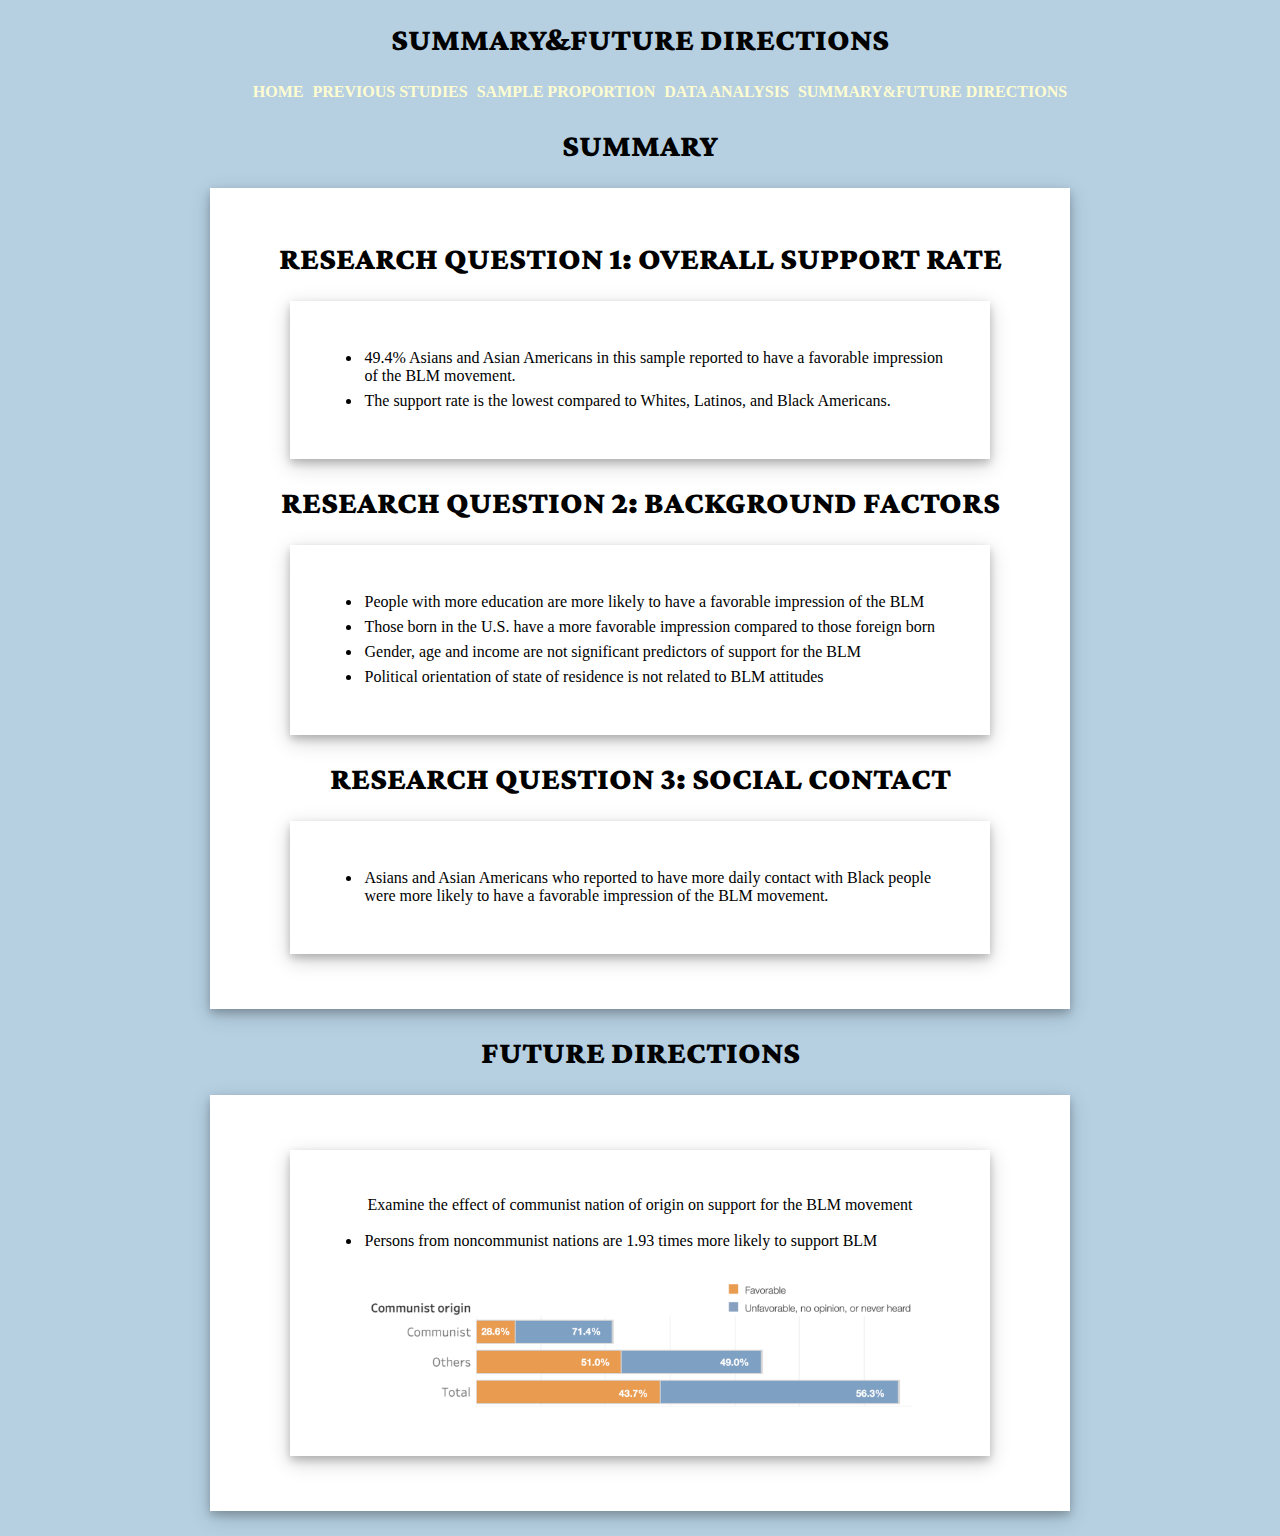
==== fifth-page.html @ 7e0e65c1 "updates" ====
<!DOCTYPE html>

<html lang="en">
<head>
  <meta charset="utf-8">

  <title>Summary&Future Directions</title>
  <meta name="description" content="Shulei Jiang's website.">
  <meta name="author" content="Shulei Jiang">
  <meta name="keywords" content="Shulei Jiang"/>
  <link rel="preconnect" href="https://fonts.googleapis.com">
<link rel="preconnect" href="https://fonts.gstatic.com" crossorigin>
<link href="https://fonts.googleapis.com/css2?family=Architects+Daughter&family=Playfair+Display:ital,wght@1,900&family=Roboto:wght@700&display=swap" rel="stylesheet">

<link rel="preconnect" href="https://fonts.googleapis.com">
<link rel="preconnect" href="https://fonts.gstatic.com" crossorigin>
<link href="https://fonts.googleapis.com/css2?family=Crimson+Pro:wght@500&display=swap" rel="stylesheet">


  <link rel= "stylesheet" href="myStyles.css">

</head>

<body>
  <h1>Summary&Future Directions</h1>
  <nav>
    <ul id="menu_nav" class="b">
      <li><a href="index.html"><strong>Home</strong></a></li>
      <li><a href="second-page.html">Previous Studies</a></li>
      <li><a href="third-page.html">Sample Proportion</a></li>
      <li><a href="fourth-page.html">Data Analysis</a></li>
      <li><a href="fifth-page.html">Summary&Future Directions</a></li>
    </ul>
    <button id="menu_trigger">Menu</button>
  </nav>
  <h1>Summary</h1>

  <div>
    <h1>Research question 1: Overall support rate</h1>
    <div>
      <ul class="a">
        <li>49.4% Asians and Asian Americans in this sample reported to have a favorable impression of the BLM movement.</li>
        <li>The support rate is the lowest compared to Whites, Latinos, and Black Americans.</li>
        </ul>
    </div>
    <h1>Research question 2: Background factors</h1>
    <div>
      <ul class="a">
        <li>People with more education are more likely to have a favorable impression of the BLM</li>
        <li>Those born in the U.S. have a more favorable impression compared to those foreign born</li>
        <li>Gender, age and income are not significant predictors of support for the BLM </li>
        <li>Political orientation of state of residence is not related to BLM attitudes</li>
        </ul>

    </div>
    <h1>Research question 3: Social contact</h1>
    <div><ul><li>Asians and Asian Americans who reported to have more daily contact with Black people were more likely to have a favorable impression of the BLM movement. </li></ul></div>

  </div>
  <h1>Future Directions</h1>

  <div>
    <div>
      <p>Examine the effect of communist nation of origin on support for the BLM movement</p>
      <ul class="a">
        <li>Persons from noncommunist nations are 1.93 times more likely to support BLM</li>
      </ul>
      <a target="_blank" href="fd.png">
      <img src="fd.png" alt="future Directions"></a>
    </div>

  </div>

  <script src="main.js"></script>

</body>
</html>
---- myStyles.css ----
body{
  background: #B6D0E2;
  text-align: center;
  margin: 0;
  padding: 0;

}
li {
    margin: 2px;
    padding: 2.5px;
    text-align: left;
  }




a {
  text-decoration: none;
  font-weight: 900;
  color:#FFFDD0;
  text-transform: uppercase;
}

a:hover {
  color: white;
  font-family: 'Playfair Display', serif;
  font-weight: normal;
  text-transform: uppercase;
}


h1 {
  color:black;
  font-family: 'Crimson Pro';
  text-transform: uppercase;
  font-weight: 900;
}


img {
  width:85%;
  max-width:800px;
  margin:15px;
  border: 0;


}
#menu_trigger {
  display: none;
}


@media (max-width:600px){
  ul {
    list-style-type: none;
    justify-content: center;

  }
  li {
    margin: 2px;
    padding: 2.5px;
  }
  #menu_trigger {
    display: block;
    position: absolute;
    top: 10px;
    right: 10px;
  }
  #menu_nav {
    display: none;
  }
}
div {
  width: 80%;
  max-width: 800px;
  box-shadow: 0 4px 8px 0 rgba(0, 0, 0, 0.2), 0 6px 20px 0 rgba(0, 0, 0, 0.19);
  background-color: white;
  margin-bottom: 25px;
  margin-left: auto;
  margin-right: auto;
  margin-top: 25px;
  padding: 30px;

}

ul.a {
  list-style-position: outside;
  list-style-type:disc;
}
ul.b {
  list-style-type: none;
  display: flex;
  justify-content: center;
  margin: 0px;

}



.slideshow-container {
  max-width: 1000px;
  position: relative;
  margin: auto;
}

.prev, .next {
  cursor: pointer;
  position: flex;
  top: 50%;
  width: auto;
  padding: 16px;
  margin-top: -22px;
  color: black;
  font-weight: bold;
  font-size: 18px;
  border-radius: 0 3px 3px 0;
  user-select: none;
}

.next {
  right: 0;
  border-radius: 3px 0 0 3px;
}

.prev:hover, .next:hover {
  background-color: rgba(0,0,0,0.8);
}
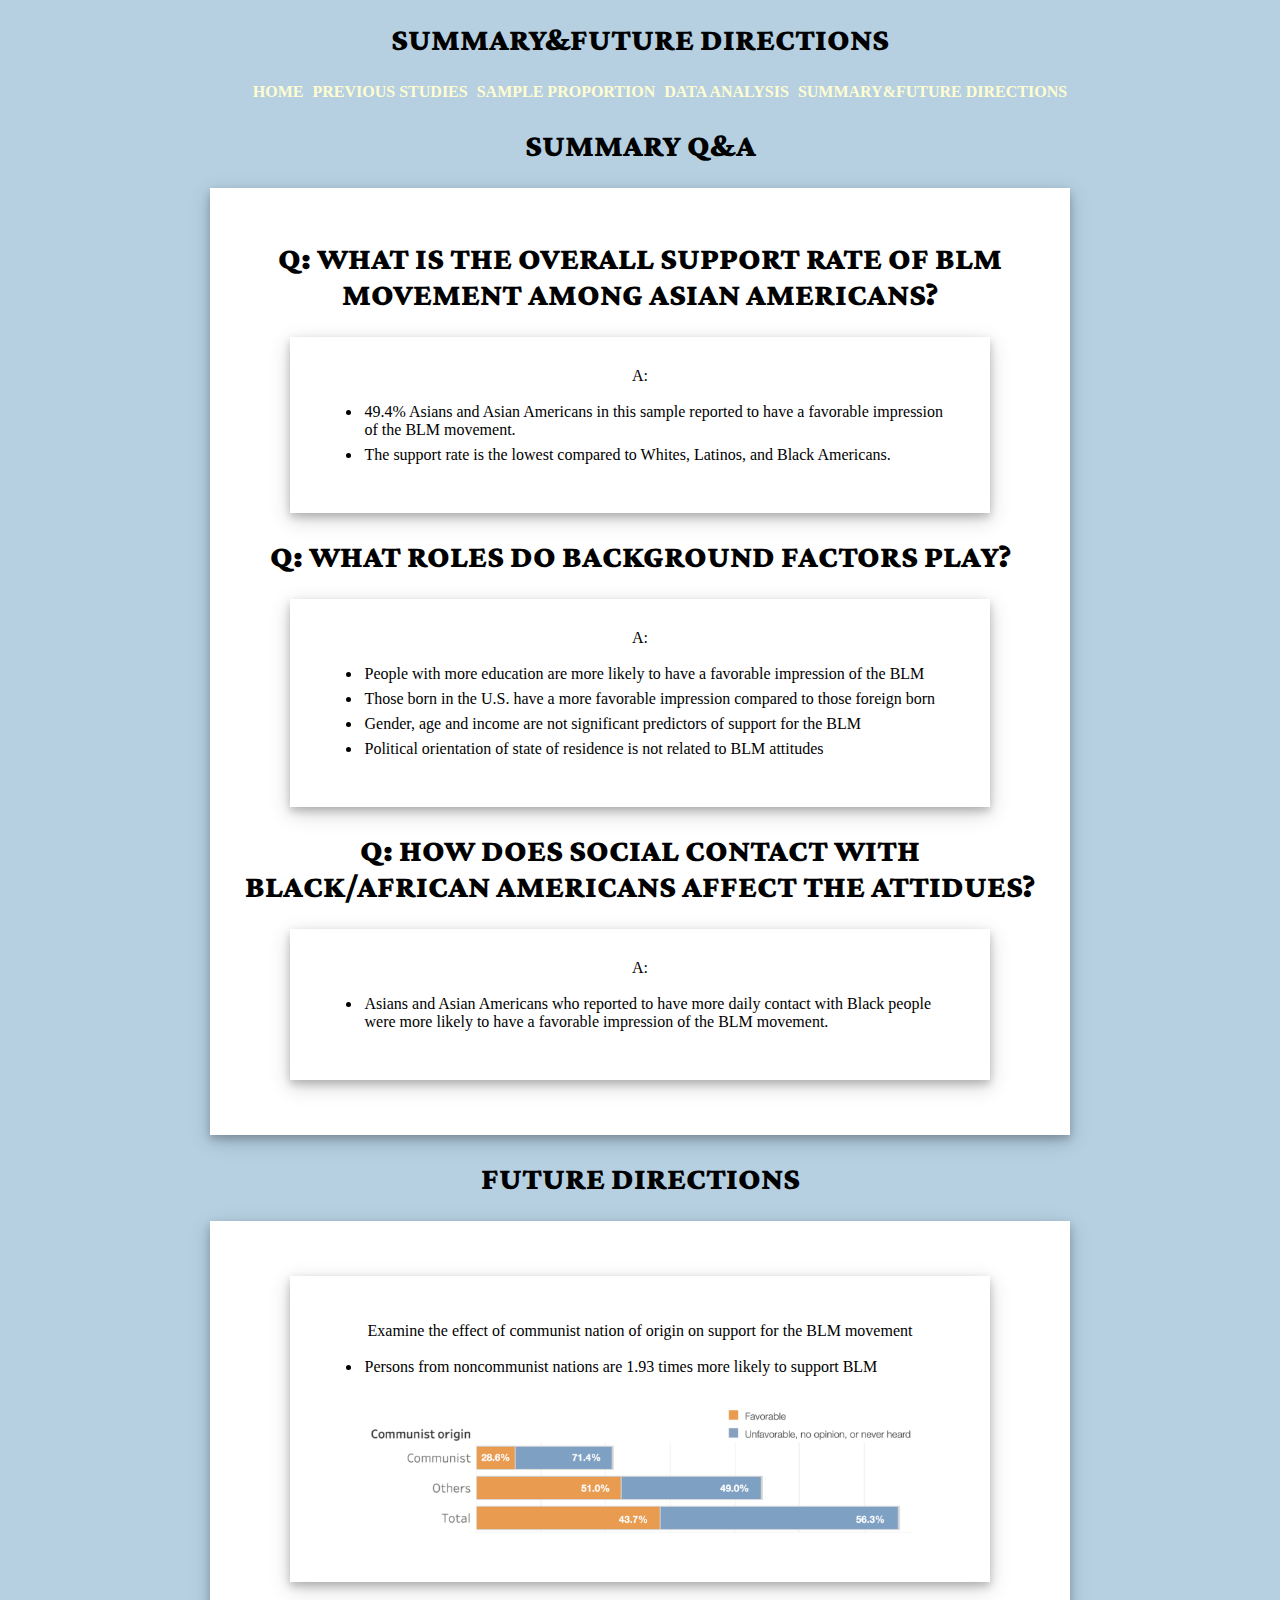
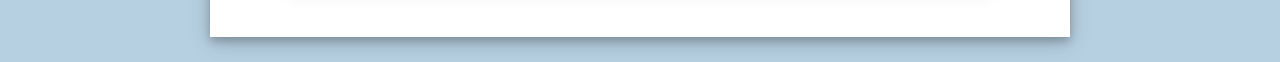
==== commit 7bfa3fb4: "Update fifth-page.html" ====
--- a/fifth-page.html
+++ b/fifth-page.html
@@ -33,18 +33,20 @@
     </ul>
     <button id="menu_trigger">Menu</button>
   </nav>
-  <h1>Summary</h1>
+  <h1>Summary Q&A</h1>
 
   <div>
-    <h1>Research question 1: Overall support rate</h1>
+    <h1>Q: What is the overall support rate of BLM movement among Asian Americans?</h1>
     <div>
+      A:
       <ul class="a">
         <li>49.4% Asians and Asian Americans in this sample reported to have a favorable impression of the BLM movement.</li>
         <li>The support rate is the lowest compared to Whites, Latinos, and Black Americans.</li>
         </ul>
     </div>
-    <h1>Research question 2: Background factors</h1>
+    <h1>Q: What roles do background factors play?</h1>
     <div>
+      A:
       <ul class="a">
         <li>People with more education are more likely to have a favorable impression of the BLM</li>
         <li>Those born in the U.S. have a more favorable impression compared to those foreign born</li>
@@ -53,8 +55,10 @@
         </ul>
 
     </div>
-    <h1>Research question 3: Social contact</h1>
-    <div><ul><li>Asians and Asian Americans who reported to have more daily contact with Black people were more likely to have a favorable impression of the BLM movement. </li></ul></div>
+    <h1>Q: How does social contact with Black/African Americans affect the attidues?</h1>
+    <div>
+      A:
+      <ul><li>Asians and Asian Americans who reported to have more daily contact with Black people were more likely to have a favorable impression of the BLM movement. </li></ul></div>
 
   </div>
   <h1>Future Directions</h1>
